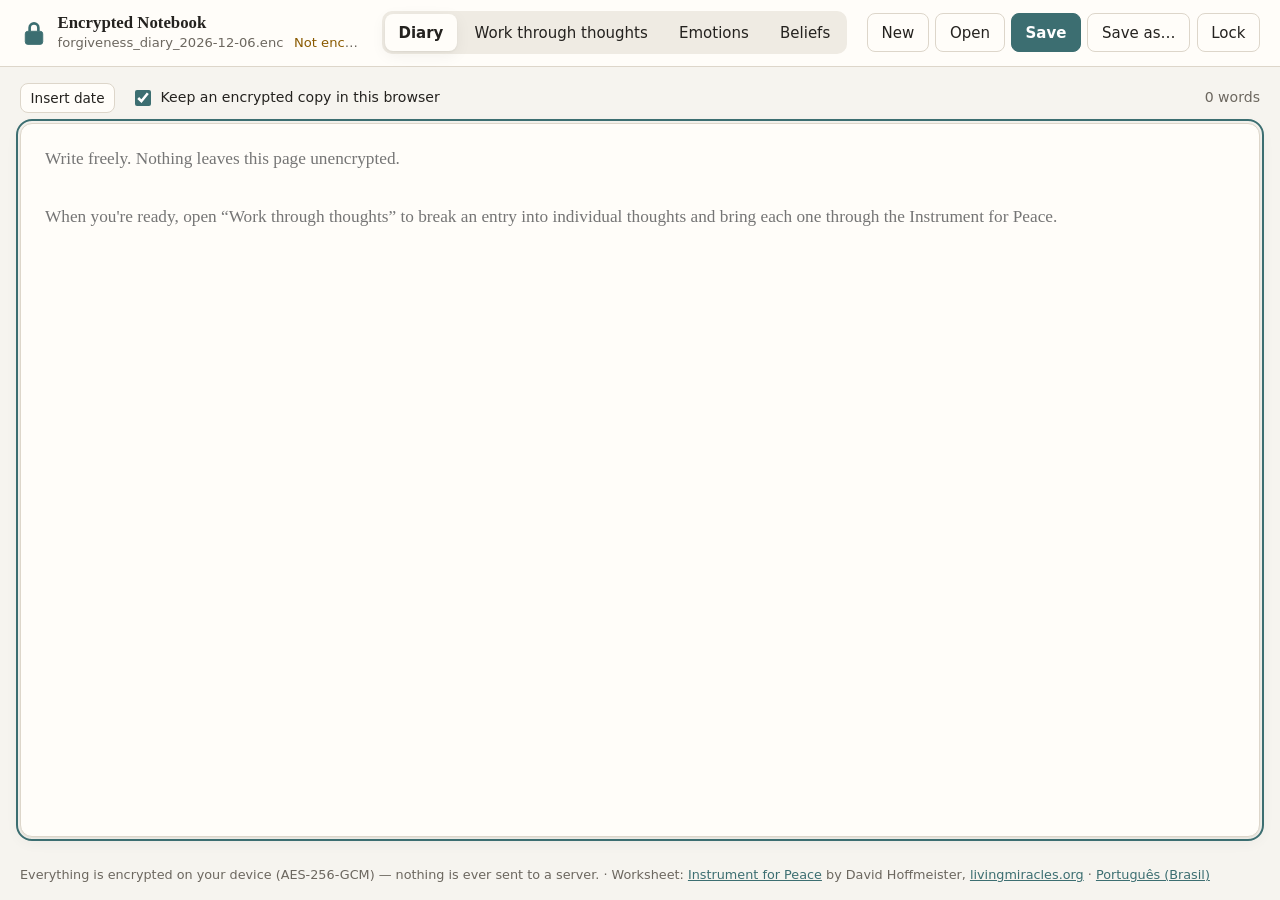
==== web/index.html @ 40f80e61 "Add Encrypted Notebook web app and tests Browser-only encrypted diary (AES-256-GCM via WebCrypto) wi" ====
<!doctype html>
<html lang="en">
<head>
  <meta charset="utf-8">
  <meta name="viewport" content="width=device-width, initial-scale=1">
  <!-- No network access at all: the diary can never leave this page unencrypted. -->
  <meta http-equiv="Content-Security-Policy" content="default-src 'none'; script-src 'self'; style-src 'self'; img-src 'self' data:; connect-src 'none'; base-uri 'none'; form-action 'none'; object-src 'none'">
  <meta name="referrer" content="no-referrer">
  <title>Encrypted Notebook</title>
  <link rel="icon" href="data:image/svg+xml,%3Csvg xmlns='http://www.w3.org/2000/svg' viewBox='0 0 32 32'%3E%3Crect x='6' y='14' width='20' height='15' rx='3' fill='%233c6e71'/%3E%3Cpath d='M11 14v-4a5 5 0 0 1 10 0v4' fill='none' stroke='%233c6e71' stroke-width='3'/%3E%3C/svg%3E">
  <link rel="stylesheet" href="styles.css">
</head>
<body>
  <header class="topbar">
    <div class="brand">
      <svg class="brand-icon" viewBox="0 0 32 32" aria-hidden="true"><rect x="6" y="14" width="20" height="15" rx="3"/><path d="M11 14v-4a5 5 0 0 1 10 0v4"/></svg>
      <div>
        <div class="brand-name">Encrypted Notebook</div>
        <div class="file-line"><span id="fileName">Untitled</span><span id="dirty" class="dirty" hidden title="Unsaved changes">●</span> <span id="cryptoStatus" class="crypto-status"></span></div>
      </div>
    </div>

    <nav class="tabs" role="tablist">
      <button role="tab" id="tabDiary" aria-selected="true" data-view="diary">Diary</button>
      <button role="tab" id="tabReflect" aria-selected="false" data-view="reflect">Work through thoughts</button>
      <button role="tab" id="tabEmotions" aria-selected="false" data-view="emotions">Emotions</button>
      <button role="tab" id="tabBeliefs" aria-selected="false" data-view="beliefs">Beliefs</button>
    </nav>

    <div class="actions">
      <button id="btnNew" title="New notebook">New</button>
      <button id="btnOpen" title="Open an encrypted file (Ctrl+O)">Open</button>
      <button id="btnSave" class="primary" title="Encrypt and save (Ctrl+S)">Save</button>
      <button id="btnSaveAs" title="Save to a new file, password or format">Save as…</button>
      <button id="btnLock" title="Clear the notebook and key from this page">Lock</button>
    </div>
  </header>

  <div id="banner" class="banner" hidden>
    <span id="bannerText"></span>
    <span class="banner-actions">
      <button id="btnResume" class="primary">Unlock</button>
      <button id="btnForget">Forget it</button>
    </span>
  </div>

  <main>
    <section id="diaryView" class="view">
      <div class="editor-bar">
        <button id="btnDate" class="small">Insert date</button>
        <label class="check"><input type="checkbox" id="optBrowserCopy"> Keep an encrypted copy in this browser</label>
        <span id="wordCount" class="muted"></span>
      </div>
      <textarea id="editor" spellcheck="true" placeholder="Write freely. Nothing leaves this page unencrypted.&#10;&#10;When you're ready, open “Work through thoughts” to break an entry into individual thoughts and bring each one through the Instrument for Peace."></textarea>
    </section>

    <section id="reflectView" class="view" hidden>
      <aside class="reflect-list">
        <button id="btnNewReflection" class="primary block">+ New reflection</button>
        <ol id="reflectionList"></ol>
      </aside>
      <div id="reflectMain" class="reflect-main"></div>
    </section>

    <section id="emotionsView" class="view" hidden></section>
    <section id="beliefsView" class="view" hidden></section>
  </main>

  <footer class="footer">
    Everything is encrypted on your device (AES-256-GCM) — nothing is ever sent to a server.
    · Worksheet: <a id="sourceLink" target="_blank" rel="noopener noreferrer">Instrument for Peace</a> by David Hoffmeister,
    <a id="homeLink" target="_blank" rel="noopener noreferrer">livingmiracles.org</a>
    · <a href="pt-BR/index.html" hreflang="pt-BR" lang="pt-BR">Português (Brasil)</a>
  </footer>

  <dialog id="pwDialog">
    <form method="dialog" id="pwForm">
      <h2 id="pwTitle">Password</h2>
      <p id="pwMessage" class="muted"></p>
      <label>Password <input type="password" id="pwInput" autocomplete="current-password" required></label>
      <label id="pwConfirmRow">Confirm password <input type="password" id="pwConfirm" autocomplete="new-password"></label>
      <p id="pwError" class="error" role="alert"></p>
      <div class="dialog-actions">
        <button value="cancel" formnovalidate>Cancel</button>
        <button value="ok" class="primary" id="pwOk">OK</button>
      </div>
    </form>
  </dialog>

  <dialog id="choiceDialog">
    <form method="dialog">
      <h2 id="choiceTitle"></h2>
      <p id="choiceMessage"></p>
      <div class="dialog-actions" id="choiceButtons"></div>
    </form>
  </dialog>

  <input type="file" id="fileInput" accept=".enc,.txt,application/octet-stream" hidden>
  <div id="toasts" class="toasts" aria-live="polite"></div>

  <script src="crypto.js"></script>
  <script src="instrument.js"></script>
  <script src="lists.js"></script>
  <script src="app.js"></script>
</body>
</html>
---- web/styles.css ----
:root {
  --bg: #f6f4ef;
  --surface: #fffdf9;
  --surface-2: #efebe3;
  --text: #24221f;
  --muted: #6c675f;
  --border: #ddd6ca;
  --accent: #3c6e71;
  --accent-text: #ffffff;
  --accent-soft: #dcebea;
  --fill: #b3261e;
  --fill-bg: #fbeceb;
  --danger: #a3361f;
  --ok: #2f6b3e;
  --warn: #8a5a00;
  --shadow: 0 1px 2px rgba(40, 30, 20, .06), 0 4px 16px rgba(40, 30, 20, .06);
  --tab-active: var(--surface);
  --ring-perception: #cfe3f0;
  --ring-emotion: #c9c9c9;
  --ring-thought: #f8c99a;
  --ring-belief: #f8f3a2;
  --ring-desire: #cfe3f0;
  --ring-stroke: #9aa3a8;
  --serif: "Iowan Old Style", "Palatino Linotype", Palatino, "Book Antiqua", Georgia, serif;
  --sans: system-ui, -apple-system, "Segoe UI", Roboto, "Helvetica Neue", Arial, sans-serif;
  color-scheme: light;
}

@media (prefers-color-scheme: dark) {
  :root:not([data-theme="light"]) {
    --bg: #171918;
    --surface: #202322;
    --surface-2: #2a2e2c;
    --text: #e9e6df;
    --muted: #a19c92;
    --border: #3a3f3c;
    --accent: #7fb7b4;
    --accent-text: #0f1a1a;
    --accent-soft: #24393a;
    --fill: #ff8f84;
    --fill-bg: #3a2422;
    --danger: #ff8f6e;
    --ok: #8fd19e;
    --warn: #f0c060;
    --shadow: 0 1px 2px rgba(0, 0, 0, .3), 0 4px 16px rgba(0, 0, 0, .25);
  --tab-active: var(--accent-soft);
    --ring-perception: #2b4656;
    --ring-emotion: #4a4a4a;
    --ring-thought: #6b4a2a;
    --ring-belief: #5e5a22;
    --ring-desire: #2b4656;
    --ring-stroke: #6f787d;
    color-scheme: dark;
  }
}

:root[data-theme="dark"] {
  --bg: #171918;
  --surface: #202322;
  --surface-2: #2a2e2c;
  --text: #e9e6df;
  --muted: #a19c92;
  --border: #3a3f3c;
  --accent: #7fb7b4;
  --accent-text: #0f1a1a;
  --accent-soft: #24393a;
  --fill: #ff8f84;
  --fill-bg: #3a2422;
  --danger: #ff8f6e;
  --ok: #8fd19e;
  --warn: #f0c060;
  --shadow: 0 1px 2px rgba(0, 0, 0, .3), 0 4px 16px rgba(0, 0, 0, .25);
  --tab-active: var(--accent-soft);
  --ring-perception: #2b4656;
  --ring-emotion: #4a4a4a;
  --ring-thought: #6b4a2a;
  --ring-belief: #5e5a22;
  --ring-desire: #2b4656;
  --ring-stroke: #6f787d;
  color-scheme: dark;
}

* { box-sizing: border-box; }

html, body { margin: 0; }

body {
  background: var(--bg);
  color: var(--text);
  font: 15px/1.5 var(--sans);
  min-height: 100dvh;
  display: flex;
  flex-direction: column;
}

[hidden] { display: none !important; }

a { color: var(--accent); }

h2 { font: 600 1.5rem/1.25 var(--serif); margin: .2rem 0 .5rem; }
h3 { font: 600 1.15rem/1.3 var(--serif); margin: 1.2rem 0 .5rem; }

.muted { color: var(--muted); }
.small { font-size: .85rem; }

/* ---------- buttons & inputs ---------- */

button {
  font: inherit;
  color: var(--text);
  background: var(--surface);
  border: 1px solid var(--border);
  border-radius: 8px;
  padding: .45rem .85rem;
  cursor: pointer;
  transition: background .15s, border-color .15s;
}
button:hover:not(:disabled) { border-color: var(--accent); }
button:focus-visible, textarea:focus-visible, input:focus-visible, .fill:focus-visible {
  outline: 2px solid var(--accent);
  outline-offset: 2px;
}
button:disabled { opacity: .5; cursor: default; }
button.primary { background: var(--accent); border-color: var(--accent); color: var(--accent-text); font-weight: 600; }
button.primary:hover:not(:disabled) { filter: brightness(1.07); }
button.danger { background: var(--danger); border-color: var(--danger); color: #fff; }
button.small { padding: .25rem .6rem; font-size: .85rem; }
button.block { width: 100%; }
button.link {
  background: none;
  border: none;
  padding: 0;
  color: var(--accent);
  text-decoration: underline;
  text-underline-offset: 2px;
  font-size: .9rem;
}
button.danger-link { color: var(--danger); }

textarea, input[type="password"] {
  font: inherit;
  color: var(--text);
  background: var(--surface);
  border: 1px solid var(--border);
  border-radius: 8px;
  padding: .55rem .7rem;
  width: 100%;
}
textarea { resize: vertical; }

.check { display: inline-flex; align-items: center; gap: .4rem; cursor: pointer; }
.check input { accent-color: var(--accent); width: 1rem; height: 1rem; }

.row { display: flex; flex-wrap: wrap; gap: .5rem; align-items: center; }

/* ---------- top bar ---------- */

.topbar {
  display: flex;
  flex-wrap: wrap;
  align-items: center;
  gap: .75rem 1.25rem;
  padding: .7rem 1.25rem;
  background: var(--surface);
  border-bottom: 1px solid var(--border);
  position: sticky;
  top: 0;
  z-index: 5;
}
.brand { display: flex; align-items: center; gap: .6rem; min-width: 0; flex: 1 1 260px; }
.brand > div { min-width: 0; }
.brand-icon { width: 28px; height: 28px; flex: none; fill: var(--accent); stroke: var(--accent); }
.brand-icon path { fill: none; stroke-width: 3; }
.brand-name { font: 600 1.05rem/1.2 var(--serif); }
.file-line { font-size: .82rem; color: var(--muted); white-space: nowrap; overflow: hidden; text-overflow: ellipsis; }
.dirty { color: var(--warn); margin-left: .25rem; }
.crypto-status { margin-left: .4rem; }
.crypto-status.ok { color: var(--ok); }
.crypto-status.warn { color: var(--warn); }

.tabs { display: flex; flex-wrap: wrap; gap: .25rem; background: var(--surface-2); padding: .2rem; border-radius: 10px; }
.tabs button { border: none; background: transparent; border-radius: 8px; }
.tabs button[aria-selected="true"] { background: var(--tab-active); box-shadow: var(--shadow); font-weight: 600; }

.actions { display: flex; flex-wrap: wrap; gap: .4rem; }

.banner {
  display: flex;
  flex-wrap: wrap;
  align-items: center;
  justify-content: space-between;
  gap: .5rem 1rem;
  margin: .75rem 1.25rem 0;
  padding: .7rem 1rem;
  border-radius: 10px;
  background: var(--accent-soft);
  border: 1px solid var(--border);
}
.banner-actions { display: flex; gap: .4rem; }

/* ---------- main views ---------- */

main { flex: 1; display: flex; flex-direction: column; padding: 1rem 1.25rem; min-height: 0; }
.view { flex: 1; display: flex; flex-direction: column; min-height: 0; }

.editor-bar { display: flex; flex-wrap: wrap; align-items: center; gap: .5rem 1rem; margin-bottom: .6rem; font-size: .88rem; }
.editor-bar #wordCount { margin-left: auto; }

#editor {
  flex: 1;
  min-height: 60vh;
  resize: none;
  padding: 1.25rem 1.5rem;
  font: 1.08rem/1.7 var(--serif);
  border-radius: 12px;
  box-shadow: var(--shadow);
}

#reflectView { display: grid; grid-template-columns: 260px minmax(0, 1fr); gap: 1.25rem; align-items: start; }
#reflectView[hidden] { display: none; }

.reflect-list { position: sticky; top: 5rem; }
.reflect-list ol { list-style: none; margin: .75rem 0 0; padding: 0; display: grid; gap: .35rem; }
.reflection-item {
  width: 100%;
  text-align: left;
  display: grid;
  gap: .1rem;
  border-color: transparent;
  background: transparent;
}
.reflect-list li.active .reflection-item { background: var(--surface); border-color: var(--border); box-shadow: var(--shadow); }
.reflection-title { font-weight: 500; overflow: hidden; text-overflow: ellipsis; display: -webkit-box; -webkit-line-clamp: 2; -webkit-box-orient: vertical; }

.reflect-main { min-width: 0; }

.card {
  background: var(--surface);
  border: 1px solid var(--border);
  border-radius: 14px;
  padding: 1.25rem 1.5rem 1.5rem;
  box-shadow: var(--shadow);
  max-width: 860px;
}

.welcome .how { padding-left: 1.2rem; display: grid; gap: .35rem; margin: 1rem 0 1.25rem; }

.stage-row { display: flex; justify-content: space-between; align-items: center; gap: 1rem; flex-wrap: wrap; }
.stage-num { font-size: .8rem; letter-spacing: .06em; text-transform: uppercase; color: var(--accent); font-weight: 600; }

.nav-row { display: flex; justify-content: space-between; align-items: center; gap: .75rem; flex-wrap: wrap; margin-top: 1.25rem; }

textarea.source { min-height: 14rem; margin-top: .75rem; font: 1rem/1.65 var(--serif); }

/* ---------- thoughts ---------- */

.thoughts { list-style: none; padding: 0; margin: 1rem 0; display: grid; gap: .6rem; }
.thought {
  display: grid;
  grid-template-columns: auto minmax(0, 1fr);
  gap: .35rem .75rem;
  padding: .6rem .75rem;
  border: 1px solid var(--border);
  border-radius: 10px;
  background: var(--bg);
}
.thought textarea { resize: none; overflow: hidden; font: 1rem/1.55 var(--serif); background: var(--surface); }
.thought.excluded textarea { opacity: .55; }
.thought.done { border-color: var(--ok); }
.thought-check { display: flex; flex-direction: column; align-items: center; gap: .25rem; padding-top: .45rem; cursor: pointer; }
.thought-check input { accent-color: var(--accent); width: 1.05rem; height: 1.05rem; }
.thought-num { font-size: .8rem; color: var(--muted); }
.thought-tools { grid-column: 2; display: flex; flex-wrap: wrap; gap: .35rem; }

/* ---------- worksheet ---------- */

.work-head { display: grid; gap: .75rem; }

.dots { display: flex; flex-wrap: wrap; gap: .35rem; }
.dot { width: 14px; height: 14px; padding: 0; border-radius: 50%; border: 2px solid var(--border); background: var(--surface); }
.dot.done { background: var(--ok); border-color: var(--ok); }
.dot.current { border-color: var(--accent); box-shadow: 0 0 0 3px var(--accent-soft); }

.thought-quote {
  margin: 0;
  padding: .75rem 1rem;
  border-left: 4px solid var(--accent);
  background: var(--accent-soft);
  border-radius: 0 10px 10px 0;
  font: italic 1.1rem/1.55 var(--serif);
}

.stepper { display: flex; flex-wrap: wrap; gap: .25rem; }
.step-pip {
  min-width: 2rem;
  padding: .15rem .4rem;
  font-size: .78rem;
  border-radius: 999px;
  background: var(--surface-2);
  border-color: transparent;
  color: var(--muted);
}
.step-pip.past { background: var(--accent-soft); color: var(--text); }
.step-pip.current { background: var(--accent); color: var(--accent-text); font-weight: 600; }

details.intro { margin-top: 1rem; font-size: .93rem; }
details.intro summary { cursor: pointer; color: var(--accent); }
details.intro p { font-family: var(--serif); font-size: 1rem; }

.levels-grid { display: grid; grid-template-columns: minmax(0, 1fr) 280px; gap: 1.25rem; align-items: start; }
.fields { display: grid; gap: .65rem; }
.field { display: grid; gap: .25rem; padding: .55rem .65rem .65rem; border-radius: 10px; border-left: 5px solid var(--ring-stroke); background: var(--bg); }
.field textarea { resize: none; overflow: hidden; }
.field-label { font-size: .92rem; }
.level-perception { border-left-color: var(--ring-perception); }
.level-emotion { border-left-color: var(--ring-emotion); }
.level-thought { border-left-color: var(--ring-thought); }
.level-belief { border-left-color: var(--ring-belief); }
.level-desire { border-left-color: var(--ring-desire); }

.diagram { margin: 0; position: sticky; top: 5.5rem; text-align: center; }
svg.levels { width: 100%; max-width: 280px; height: auto; display: block; margin: 0 auto .5rem; }
.ring { stroke: var(--ring-stroke); stroke-width: 1; transition: stroke .2s, stroke-width .2s; }
.ring-perception { fill: var(--ring-perception); }
.ring-emotion { fill: var(--ring-emotion); }
.ring-thought { fill: var(--ring-thought); }
.ring-belief { fill: var(--ring-belief); }
.ring-desire { fill: var(--ring-desire); }
g.active .ring { stroke: var(--fill); stroke-width: 3; }
.ring-label { font: 600 15px var(--sans); fill: var(--text); text-anchor: middle; }
.ring-label.small { font-size: 11px; }

.desire { font: 1.05rem/1.55 var(--serif); margin-top: 1.25rem; }
.question { font: 600 1.1rem/1.5 var(--serif); color: var(--fill); }
.choice-row { display: flex; flex-wrap: wrap; gap: .6rem; margin: .75rem 0; }

.ws-body { font: 1.08rem/1.7 var(--serif); }
.ws-line { margin: .35rem 0; }
.ws-line.solo { padding-left: 1.25rem; }
.ws-line.para { margin: .9rem 0; }
.ws-line.emph { font-weight: 700; }

.fill {
  color: var(--fill);
  background: var(--fill-bg);
  border-radius: 4px;
  padding: 0 .25rem;
  border-bottom: 1px dashed var(--fill);
  cursor: text;
  white-space: pre-wrap;
}
.fill:empty::before { content: attr(data-placeholder); opacity: .6; font-style: italic; }

.note { padding: .6rem .8rem; border-radius: 8px; background: var(--accent-soft); }
textarea.insights { min-height: 8rem; font: 1rem/1.6 var(--serif); }
.skip-row { margin-top: .9rem; text-align: right; }

.summary { list-style: none; padding: 0; display: grid; gap: .9rem; margin: 1rem 0; }
.summary-item { display: grid; gap: .3rem; padding-bottom: .9rem; border-bottom: 1px solid var(--border); }
.summary-item p { margin: 0; font-family: var(--serif); }
.summary-item:not(.done) { opacity: .75; }
.summary-item .row { justify-content: space-between; }
.k { color: var(--muted); font-family: var(--sans); font-size: .85rem; }

/* ---------- emotions & beliefs reference ---------- */

.card.reference { max-width: 980px; }
.ref-groups { display: grid; gap: .5rem 1.75rem; grid-template-columns: repeat(auto-fit, minmax(260px, 1fr)); margin-top: .5rem; }
.ref-group h3 { margin: .9rem 0 .5rem; color: var(--accent); }
.ref-group ul { margin: 0; padding-left: 1.1rem; display: grid; gap: .35rem; font: 1.02rem/1.5 var(--serif); }
.ref-groups.chips .ref-group ul { list-style: none; padding: 0; display: flex; flex-wrap: wrap; gap: .4rem; }
.ref-groups.chips li {
  padding: .2rem .7rem;
  border-radius: 999px;
  background: var(--surface-2);
  border: 1px solid var(--border);
  font: .95rem/1.5 var(--sans);
}

/* ---------- footer, dialogs, toasts ---------- */

.footer { padding: .75rem 1.25rem 1rem; font-size: .8rem; color: var(--muted); }

dialog {
  border: 1px solid var(--border);
  border-radius: 14px;
  background: var(--surface);
  color: var(--text);
  padding: 1.25rem 1.5rem;
  width: min(440px, calc(100vw - 32px));
  box-shadow: 0 10px 40px rgba(0, 0, 0, .25);
}
dialog::backdrop { background: rgba(20, 18, 15, .45); }
dialog form { display: grid; gap: .75rem; }
dialog label:not(.check) { display: grid; gap: .3rem; font-size: .9rem; }
dialog h2 { font-size: 1.25rem; margin: 0; }
dialog p { margin: 0; }
.error { color: var(--danger); min-height: 1.2em; font-size: .9rem; }
.dialog-actions { display: flex; justify-content: flex-end; flex-wrap: wrap; gap: .5rem; margin-top: .25rem; }

.toasts { position: fixed; bottom: 1rem; left: 50%; transform: translateX(-50%); display: grid; gap: .4rem; z-index: 50; width: max-content; max-width: calc(100vw - 32px); }
.toast { background: var(--text); color: var(--bg); padding: .55rem .95rem; border-radius: 8px; box-shadow: var(--shadow); transition: opacity .4s; font-size: .9rem; }
.toast.error { background: var(--danger); color: #fff; }
.toast.out { opacity: 0; }

.fatal { margin: 2rem auto; }

/* ---------- small screens ---------- */

@media (max-width: 820px) {
  #reflectView { grid-template-columns: minmax(0, 1fr); }
  .reflect-list { position: static; }
  .reflect-list ol { max-height: 9.5rem; overflow-y: auto; }
  .levels-grid { grid-template-columns: minmax(0, 1fr); }
  .diagram { position: static; order: -1; }
  svg.levels { max-width: 200px; }
}

@media (max-width: 560px) {
  .topbar, main { padding-left: 16px; padding-right: 16px; }
  .banner { margin-left: 16px; margin-right: 16px; }
  .footer { padding-left: 16px; padding-right: 16px; }
  .card { padding: 1rem; }
  #editor { padding: 1rem; min-height: 55vh; }
  .tabs { width: 100%; }
  .tabs button { flex: 1 1 40%; }
  .actions button { padding: .4rem .6rem; }
}
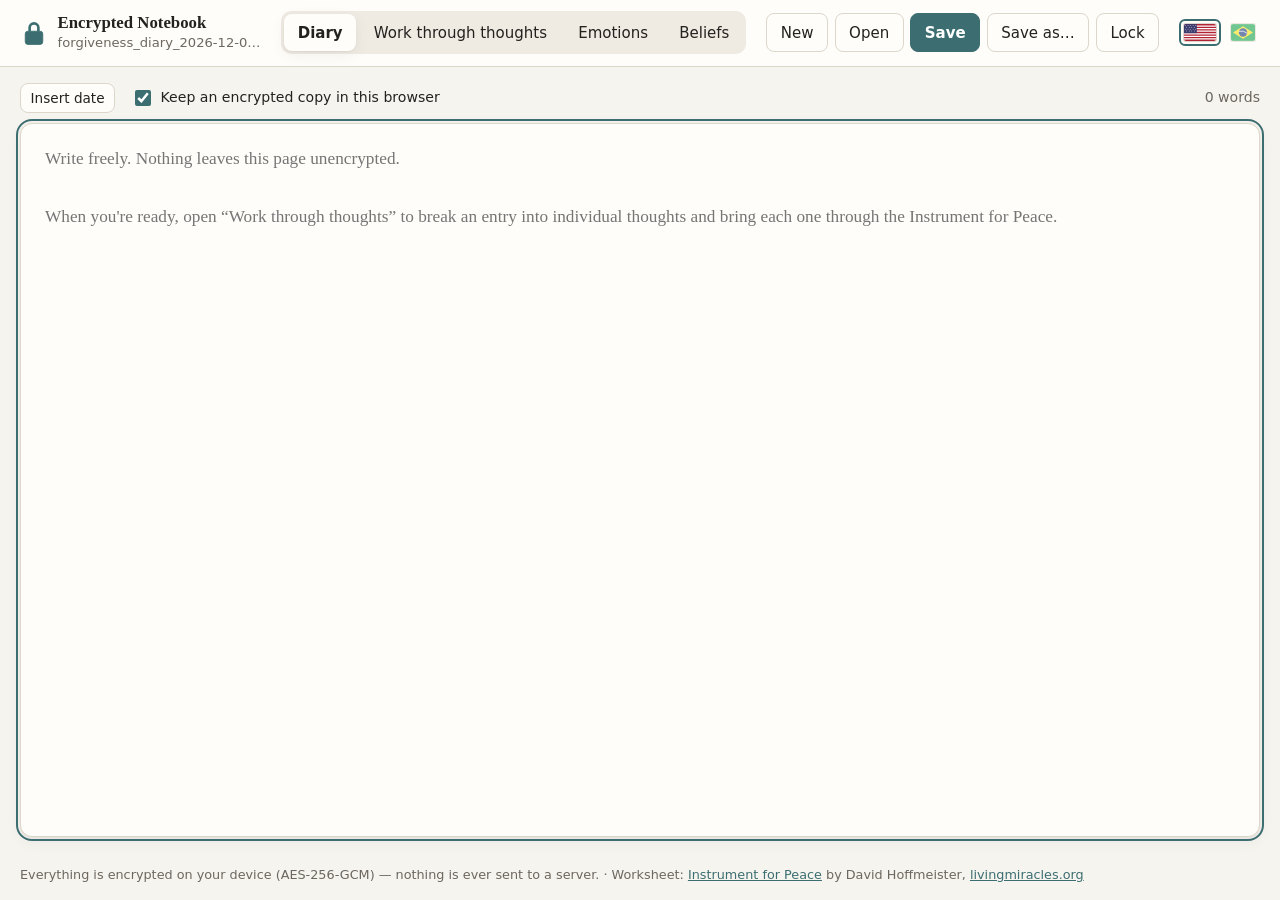
==== commit 81cdc90b: "Add US/Brazil flag language switcher to the top bar Switching refreshes the encrypted browser copy f" ====
--- a/web/index.html
+++ b/web/index.html
@@ -34,6 +34,27 @@
       <button id="btnSaveAs" title="Save to a new file, password or format">Save as…</button>
       <button id="btnLock" title="Clear the notebook and key from this page">Lock</button>
     </div>
+    <nav class="lang" aria-label="Language">
+      <a href="index.html" hreflang="en" lang="en" title="English" aria-current="page">
+        <svg class="flag" viewBox="0 0 190 100" width="32" height="17" aria-hidden="true">
+          <rect width="190" height="100" fill="#fff"/>
+          <path fill="#b22234" d="M0 0h190v7.7H0zM0 15.4h190v7.7H0zM0 30.8h190v7.7H0zM0 46.2h190v7.7H0zM0 61.5h190v7.7H0zM0 76.9h190v7.7H0zM0 92.3h190v7.7H0z"/>
+          <rect width="76" height="53.8" fill="#3c3b6e"/>
+          <g fill="#fff"><circle cx="9" cy="8" r="2.6"/><circle cx="24" cy="8" r="2.6"/><circle cx="39" cy="8" r="2.6"/><circle cx="54" cy="8" r="2.6"/><circle cx="68" cy="8" r="2.6"/><circle cx="16" cy="19" r="2.6"/><circle cx="31" cy="19" r="2.6"/><circle cx="46" cy="19" r="2.6"/><circle cx="61" cy="19" r="2.6"/><circle cx="9" cy="30" r="2.6"/><circle cx="24" cy="30" r="2.6"/><circle cx="39" cy="30" r="2.6"/><circle cx="54" cy="30" r="2.6"/><circle cx="68" cy="30" r="2.6"/><circle cx="16" cy="41" r="2.6"/><circle cx="31" cy="41" r="2.6"/><circle cx="46" cy="41" r="2.6"/><circle cx="61" cy="41" r="2.6"/></g>
+        </svg>
+        <span class="sr-only">English</span>
+      </a>
+      <a href="pt-BR/index.html" hreflang="pt-BR" lang="pt-BR" title="Português (Brasil)">
+        <svg class="flag" viewBox="0 0 100 70" width="24" height="17" aria-hidden="true">
+          <rect width="100" height="70" fill="#009c3b"/>
+          <polygon points="8.5,35 50,8.5 91.5,35 50,61.5" fill="#ffdf00"/>
+          <clipPath id="brDisc"><circle cx="50" cy="35" r="17.5"/></clipPath>
+          <circle cx="50" cy="35" r="17.5" fill="#002776"/>
+          <path d="M31 30 Q52 25 70 39" stroke="#fff" stroke-width="3.2" fill="none" clip-path="url(#brDisc)"/>
+        </svg>
+        <span class="sr-only">Português (Brasil)</span>
+      </a>
+    </nav>
   </header>
 
   <div id="banner" class="banner" hidden>
@@ -70,7 +91,6 @@
     Everything is encrypted on your device (AES-256-GCM) — nothing is ever sent to a server.
     · Worksheet: <a id="sourceLink" target="_blank" rel="noopener noreferrer">Instrument for Peace</a> by David Hoffmeister,
     <a id="homeLink" target="_blank" rel="noopener noreferrer">livingmiracles.org</a>
-    · <a href="pt-BR/index.html" hreflang="pt-BR" lang="pt-BR">Português (Brasil)</a>
   </footer>
 
   <dialog id="pwDialog">
--- a/web/styles.css
+++ b/web/styles.css
@@ -167,7 +167,7 @@
   top: 0;
   z-index: 5;
 }
-.brand { display: flex; align-items: center; gap: .6rem; min-width: 0; flex: 1 1 260px; }
+.brand { display: flex; align-items: center; gap: .6rem; min-width: 0; flex: 1 1 200px; }
 .brand > div { min-width: 0; }
 .brand-icon { width: 28px; height: 28px; flex: none; fill: var(--accent); stroke: var(--accent); }
 .brand-icon path { fill: none; stroke-width: 3; }
@@ -183,6 +183,14 @@
 .tabs button[aria-selected="true"] { background: var(--tab-active); box-shadow: var(--shadow); font-weight: 600; }
 
 .actions { display: flex; flex-wrap: wrap; gap: .4rem; }
+
+.lang { display: flex; align-items: center; gap: .3rem; }
+.lang a { display: inline-flex; padding: 3px; border-radius: 6px; border: 2px solid transparent; opacity: .55; transition: opacity .15s, border-color .15s; }
+.lang a:hover, .lang a:focus-visible { opacity: 1; }
+.lang a[aria-current="page"] { opacity: 1; border-color: var(--accent); }
+.flag { display: block; border-radius: 2px; box-shadow: 0 0 0 1px var(--border); }
+
+.sr-only { position: absolute; width: 1px; height: 1px; padding: 0; margin: -1px; overflow: hidden; clip: rect(0 0 0 0); white-space: nowrap; border: 0; }
 
 .banner {
   display: flex;
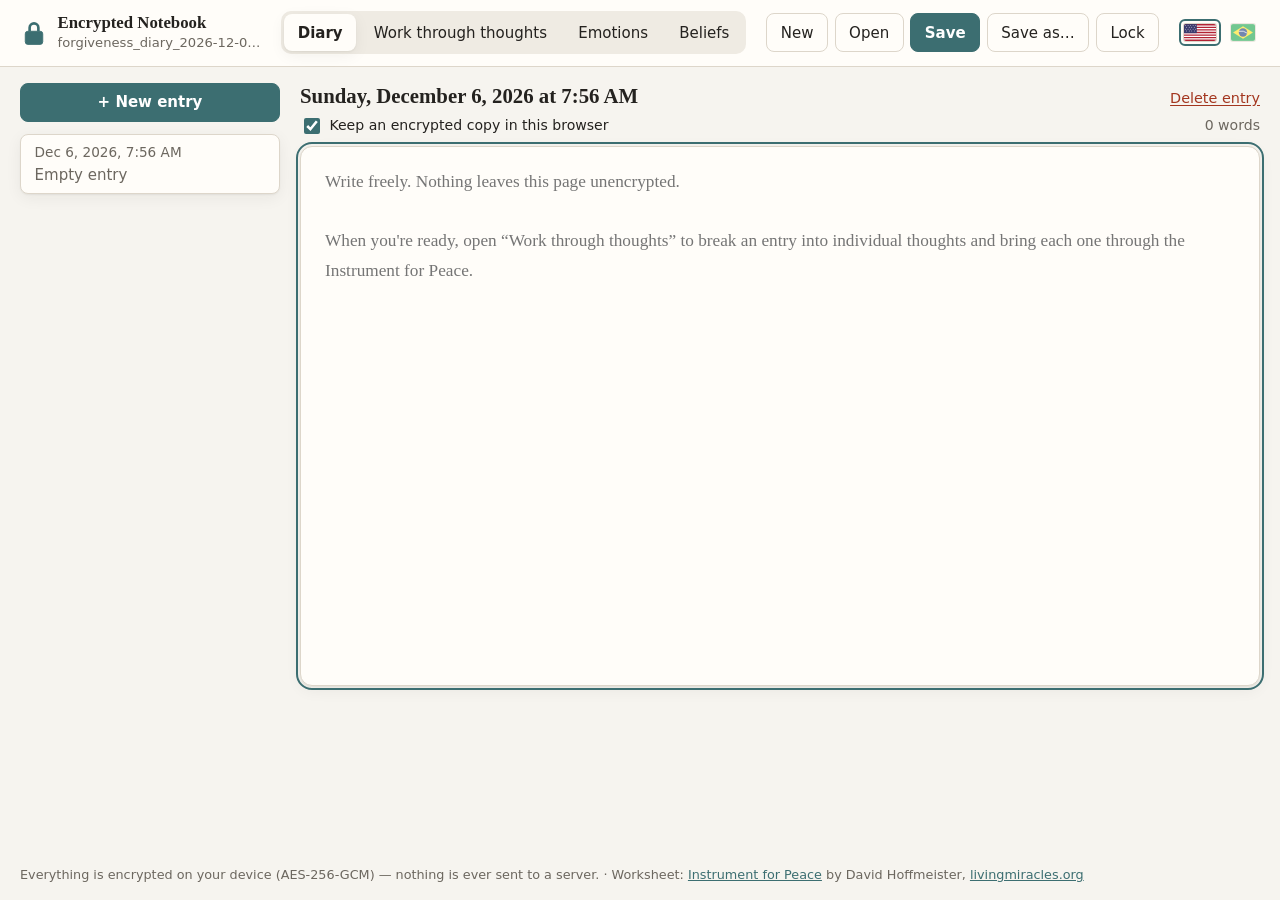
==== commit d6bb9c34: "Add dated diary entries and a show-password button The diary is now a list of entries, each with its" ====
--- a/web/index.html
+++ b/web/index.html
@@ -67,12 +67,21 @@
 
   <main>
     <section id="diaryView" class="view">
+      <aside class="reflect-list">
+        <button id="btnNewEntry" class="primary block">+ New entry</button>
+        <ol id="entryList" aria-label="Diary entries"></ol>
+      </aside>
+      <div class="diary-main">
+      <div class="entry-head">
+        <h2 id="entryDate" class="entry-date"></h2>
+        <button id="btnDeleteEntry" class="link danger-link">Delete entry</button>
+      </div>
       <div class="editor-bar">
-        <button id="btnDate" class="small">Insert date</button>
         <label class="check"><input type="checkbox" id="optBrowserCopy"> Keep an encrypted copy in this browser</label>
         <span id="wordCount" class="muted"></span>
       </div>
       <textarea id="editor" spellcheck="true" placeholder="Write freely. Nothing leaves this page unencrypted.&#10;&#10;When you're ready, open “Work through thoughts” to break an entry into individual thoughts and bring each one through the Instrument for Peace."></textarea>
+      </div>
     </section>
 
     <section id="reflectView" class="view" hidden>
@@ -97,8 +106,8 @@
     <form method="dialog" id="pwForm">
       <h2 id="pwTitle">Password</h2>
       <p id="pwMessage" class="muted"></p>
-      <label>Password <input type="password" id="pwInput" autocomplete="current-password" required></label>
-      <label id="pwConfirmRow">Confirm password <input type="password" id="pwConfirm" autocomplete="new-password"></label>
+      <label>Password <span class="pw-field"><input type="password" id="pwInput" autocomplete="current-password" required><button type="button" class="reveal" aria-pressed="false" aria-label="Show password" title="Show password"><svg class="eye-on" viewBox="0 0 24 24" width="18" height="18" aria-hidden="true"><path d="M2 12s3.5-7 10-7 10 7 10 7-3.5 7-10 7S2 12 2 12z"/><circle cx="12" cy="12" r="3"/></svg><svg class="eye-off" viewBox="0 0 24 24" width="18" height="18" aria-hidden="true"><path d="M2 12s3.5-7 10-7 10 7 10 7-3.5 7-10 7S2 12 2 12z"/><circle cx="12" cy="12" r="3"/><path d="M3 3l18 18"/></svg></button></span></label>
+      <label id="pwConfirmRow">Confirm password <span class="pw-field"><input type="password" id="pwConfirm" autocomplete="new-password"><button type="button" class="reveal" aria-pressed="false" aria-label="Show password" title="Show password"><svg class="eye-on" viewBox="0 0 24 24" width="18" height="18" aria-hidden="true"><path d="M2 12s3.5-7 10-7 10 7 10 7-3.5 7-10 7S2 12 2 12z"/><circle cx="12" cy="12" r="3"/></svg><svg class="eye-off" viewBox="0 0 24 24" width="18" height="18" aria-hidden="true"><path d="M2 12s3.5-7 10-7 10 7 10 7-3.5 7-10 7S2 12 2 12z"/><circle cx="12" cy="12" r="3"/><path d="M3 3l18 18"/></svg></button></span></label>
       <p id="pwError" class="error" role="alert"></p>
       <div class="dialog-actions">
         <button value="cancel" formnovalidate>Cancel</button>
--- a/web/styles.css
+++ b/web/styles.css
@@ -137,7 +137,7 @@
 }
 button.danger-link { color: var(--danger); }
 
-textarea, input[type="password"] {
+textarea, input[type="password"], .pw-field input {
   font: inherit;
   color: var(--text);
   background: var(--surface);
@@ -224,8 +224,12 @@
   box-shadow: var(--shadow);
 }
 
-#reflectView { display: grid; grid-template-columns: 260px minmax(0, 1fr); gap: 1.25rem; align-items: start; }
-#reflectView[hidden] { display: none; }
+#diaryView, #reflectView { display: grid; grid-template-columns: 260px minmax(0, 1fr); gap: 1.25rem; align-items: start; }
+#diaryView[hidden], #reflectView[hidden] { display: none; }
+
+.diary-main { display: flex; flex-direction: column; min-width: 0; }
+.entry-head { display: flex; justify-content: space-between; align-items: baseline; gap: .5rem 1rem; flex-wrap: wrap; margin-bottom: .35rem; }
+.entry-date { margin: 0; font-size: 1.3rem; }
 
 .reflect-list { position: sticky; top: 5rem; }
 .reflect-list ol { list-style: none; margin: .75rem 0 0; padding: 0; display: grid; gap: .35rem; }
@@ -403,6 +407,25 @@
 dialog label:not(.check) { display: grid; gap: .3rem; font-size: .9rem; }
 dialog h2 { font-size: 1.25rem; margin: 0; }
 dialog p { margin: 0; }
+.pw-field { position: relative; display: block; }
+.pw-field input { padding-right: 2.6rem; }
+.pw-field input::-ms-reveal { display: none; }
+.reveal {
+  position: absolute;
+  right: 4px;
+  top: 50%;
+  transform: translateY(-50%);
+  display: inline-flex;
+  padding: .35rem;
+  border: none;
+  background: transparent;
+  color: var(--muted);
+}
+.reveal:hover:not(:disabled) { color: var(--text); }
+.reveal svg { fill: none; stroke: currentColor; stroke-width: 2; stroke-linecap: round; stroke-linejoin: round; }
+.reveal .eye-off, .reveal[aria-pressed="true"] .eye-on { display: none; }
+.reveal[aria-pressed="true"] .eye-off { display: block; }
+
 .error { color: var(--danger); min-height: 1.2em; font-size: .9rem; }
 .dialog-actions { display: flex; justify-content: flex-end; flex-wrap: wrap; gap: .5rem; margin-top: .25rem; }
 
@@ -416,7 +439,7 @@
 /* ---------- small screens ---------- */
 
 @media (max-width: 820px) {
-  #reflectView { grid-template-columns: minmax(0, 1fr); }
+  #diaryView, #reflectView { grid-template-columns: minmax(0, 1fr); }
   .reflect-list { position: static; }
   .reflect-list ol { max-height: 9.5rem; overflow-y: auto; }
   .levels-grid { grid-template-columns: minmax(0, 1fr); }
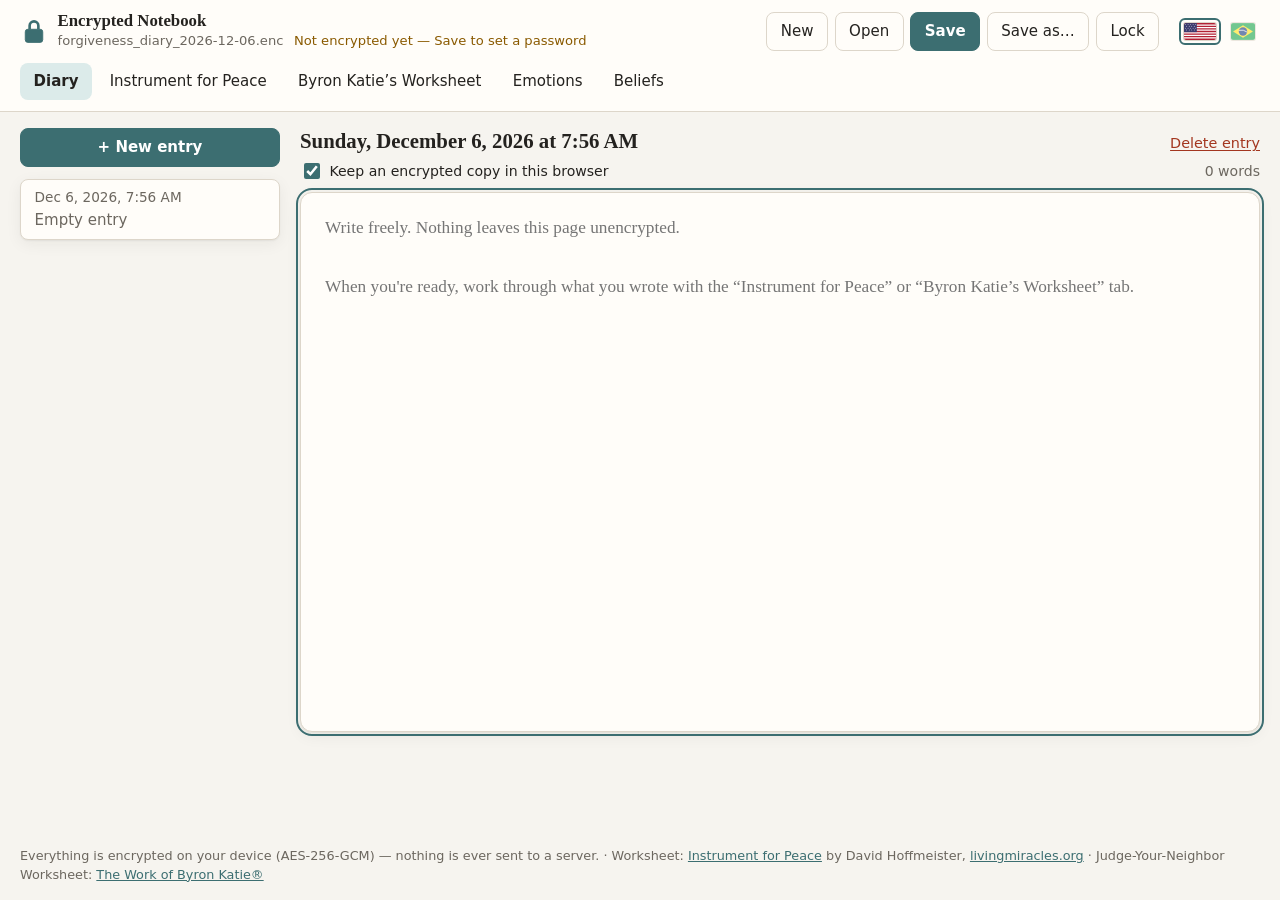
==== commit fab3f8a0: "Add Byron Katie's Worksheet tab; rename Instrument for Peace tab Guided Judge-Your-Neighbor Workshee" ====
--- a/web/index.html
+++ b/web/index.html
@@ -22,7 +22,8 @@
 
     <nav class="tabs" role="tablist">
       <button role="tab" id="tabDiary" aria-selected="true" data-view="diary">Diary</button>
-      <button role="tab" id="tabReflect" aria-selected="false" data-view="reflect">Work through thoughts</button>
+      <button role="tab" id="tabReflect" aria-selected="false" data-view="reflect">Instrument for Peace</button>
+      <button role="tab" id="tabKatie" aria-selected="false" data-view="katie">Byron Katie’s Worksheet</button>
       <button role="tab" id="tabEmotions" aria-selected="false" data-view="emotions">Emotions</button>
       <button role="tab" id="tabBeliefs" aria-selected="false" data-view="beliefs">Beliefs</button>
     </nav>
@@ -80,7 +81,7 @@
         <label class="check"><input type="checkbox" id="optBrowserCopy"> Keep an encrypted copy in this browser</label>
         <span id="wordCount" class="muted"></span>
       </div>
-      <textarea id="editor" spellcheck="true" placeholder="Write freely. Nothing leaves this page unencrypted.&#10;&#10;When you're ready, open “Work through thoughts” to break an entry into individual thoughts and bring each one through the Instrument for Peace."></textarea>
+      <textarea id="editor" spellcheck="true" placeholder="Write freely. Nothing leaves this page unencrypted.&#10;&#10;When you're ready, work through what you wrote with the “Instrument for Peace” or “Byron Katie’s Worksheet” tab."></textarea>
       </div>
     </section>
 
@@ -92,6 +93,14 @@
       <div id="reflectMain" class="reflect-main"></div>
     </section>
 
+    <section id="katieView" class="view" hidden>
+      <aside class="reflect-list">
+        <button id="btnNewWorksheet" class="primary block">+ New worksheet</button>
+        <ol id="worksheetList"></ol>
+      </aside>
+      <div id="katieMain" class="reflect-main"></div>
+    </section>
+
     <section id="emotionsView" class="view" hidden></section>
     <section id="beliefsView" class="view" hidden></section>
   </main>
@@ -100,6 +109,7 @@
     Everything is encrypted on your device (AES-256-GCM) — nothing is ever sent to a server.
     · Worksheet: <a id="sourceLink" target="_blank" rel="noopener noreferrer">Instrument for Peace</a> by David Hoffmeister,
     <a id="homeLink" target="_blank" rel="noopener noreferrer">livingmiracles.org</a>
+    · Judge-Your-Neighbor Worksheet: <a href="https://thework.com/instruction-the-work-byron-katie/" target="_blank" rel="noopener noreferrer">The Work of Byron Katie®</a>
   </footer>
 
   <dialog id="pwDialog">
@@ -129,6 +139,7 @@
 
   <script src="crypto.js"></script>
   <script src="instrument.js"></script>
+  <script src="katie.js"></script>
   <script src="lists.js"></script>
   <script src="app.js"></script>
 </body>
--- a/web/styles.css
+++ b/web/styles.css
@@ -14,7 +14,7 @@
   --ok: #2f6b3e;
   --warn: #8a5a00;
   --shadow: 0 1px 2px rgba(40, 30, 20, .06), 0 4px 16px rgba(40, 30, 20, .06);
-  --tab-active: var(--surface);
+  --tab-active: var(--accent-soft);
   --ring-perception: #cfe3f0;
   --ring-emotion: #c9c9c9;
   --ring-thought: #f8c99a;
@@ -137,7 +137,7 @@
 }
 button.danger-link { color: var(--danger); }
 
-textarea, input[type="password"], .pw-field input {
+textarea, input[type="password"], input[type="text"] {
   font: inherit;
   color: var(--text);
   background: var(--surface);
@@ -178,9 +178,11 @@
 .crypto-status.ok { color: var(--ok); }
 .crypto-status.warn { color: var(--warn); }
 
-.tabs { display: flex; flex-wrap: wrap; gap: .25rem; background: var(--surface-2); padding: .2rem; border-radius: 10px; }
+/* Tabs sit on their own row under the brand and actions. */
+.tabs { order: 10; flex-basis: 100%; display: flex; flex-wrap: wrap; gap: .25rem; }
 .tabs button { border: none; background: transparent; border-radius: 8px; }
-.tabs button[aria-selected="true"] { background: var(--tab-active); box-shadow: var(--shadow); font-weight: 600; }
+@media (hover: hover) { .tabs button:hover:not([aria-selected="true"]) { background: var(--surface-2); } }
+.tabs button[aria-selected="true"] { background: var(--tab-active); color: var(--text); font-weight: 600; }
 
 .actions { display: flex; flex-wrap: wrap; gap: .4rem; }
 
@@ -224,14 +226,14 @@
   box-shadow: var(--shadow);
 }
 
-#diaryView, #reflectView { display: grid; grid-template-columns: 260px minmax(0, 1fr); gap: 1.25rem; align-items: start; }
-#diaryView[hidden], #reflectView[hidden] { display: none; }
+#diaryView, #reflectView, #katieView { display: grid; grid-template-columns: 260px minmax(0, 1fr); gap: 1.25rem; align-items: start; }
+#diaryView[hidden], #reflectView[hidden], #katieView[hidden] { display: none; }
 
 .diary-main { display: flex; flex-direction: column; min-width: 0; }
 .entry-head { display: flex; justify-content: space-between; align-items: baseline; gap: .5rem 1rem; flex-wrap: wrap; margin-bottom: .35rem; }
 .entry-date { margin: 0; font-size: 1.3rem; }
 
-.reflect-list { position: sticky; top: 5rem; }
+.reflect-list { position: sticky; top: 8rem; }
 .reflect-list ol { list-style: none; margin: .75rem 0 0; padding: 0; display: grid; gap: .35rem; }
 .reflection-item {
   width: 100%;
@@ -330,7 +332,7 @@
 .level-belief { border-left-color: var(--ring-belief); }
 .level-desire { border-left-color: var(--ring-desire); }
 
-.diagram { margin: 0; position: sticky; top: 5.5rem; text-align: center; }
+.diagram { margin: 0; position: sticky; top: 8.5rem; text-align: center; }
 svg.levels { width: 100%; max-width: 280px; height: auto; display: block; margin: 0 auto .5rem; }
 .ring { stroke: var(--ring-stroke); stroke-width: 1; transition: stroke .2s, stroke-width .2s; }
 .ring-perception { fill: var(--ring-perception); }
@@ -373,6 +375,23 @@
 .summary-item:not(.done) { opacity: .75; }
 .summary-item .row { justify-content: space-between; }
 .k { color: var(--muted); font-family: var(--sans); font-size: .85rem; }
+
+/* ---------- Byron Katie's worksheet ---------- */
+
+.field-row { display: grid; gap: .4rem; margin: 1rem 0; }
+.field-row .field-label { font-weight: 600; }
+.statement-q { font: 600 1.08rem/1.5 var(--serif); margin: .25rem 0; }
+.frame { font: 1.08rem/2 var(--serif); margin: .9rem 0 .35rem; }
+.frame-name { color: var(--accent); }
+.frame-input { display: inline-block; width: 10rem; padding: .2rem .5rem; margin: 0 .2rem; }
+.preview { min-height: 1.4em; margin: .5rem 0 0; }
+.preview em { color: var(--text); }
+ul.prompts { margin: .5rem 0 .9rem; padding-left: 1.2rem; display: grid; gap: .3rem; color: var(--muted); }
+.turns { display: grid; gap: .75rem; margin: .9rem 0; }
+.turn-card { display: grid; gap: .35rem; padding: .7rem .8rem .8rem; border-radius: 10px; background: var(--bg); border-left: 4px solid var(--accent); }
+.turn-card textarea { resize: none; overflow: hidden; }
+textarea.examples { min-height: 4.8rem; }
+.turn-list { margin: .3rem 0 0; padding-left: 1.2rem; display: grid; gap: .25rem; font-family: var(--serif); }
 
 /* ---------- emotions & beliefs reference ---------- */
 
@@ -439,7 +458,8 @@
 /* ---------- small screens ---------- */
 
 @media (max-width: 820px) {
-  #diaryView, #reflectView { grid-template-columns: minmax(0, 1fr); }
+  #diaryView, #reflectView, #katieView { grid-template-columns: minmax(0, 1fr); }
+  .topbar { position: static; }
   .reflect-list { position: static; }
   .reflect-list ol { max-height: 9.5rem; overflow-y: auto; }
   .levels-grid { grid-template-columns: minmax(0, 1fr); }
@@ -454,6 +474,6 @@
   .card { padding: 1rem; }
   #editor { padding: 1rem; min-height: 55vh; }
   .tabs { width: 100%; }
-  .tabs button { flex: 1 1 40%; }
+  .tabs button { flex: 1 1 auto; }
   .actions button { padding: .4rem .6rem; }
 }
